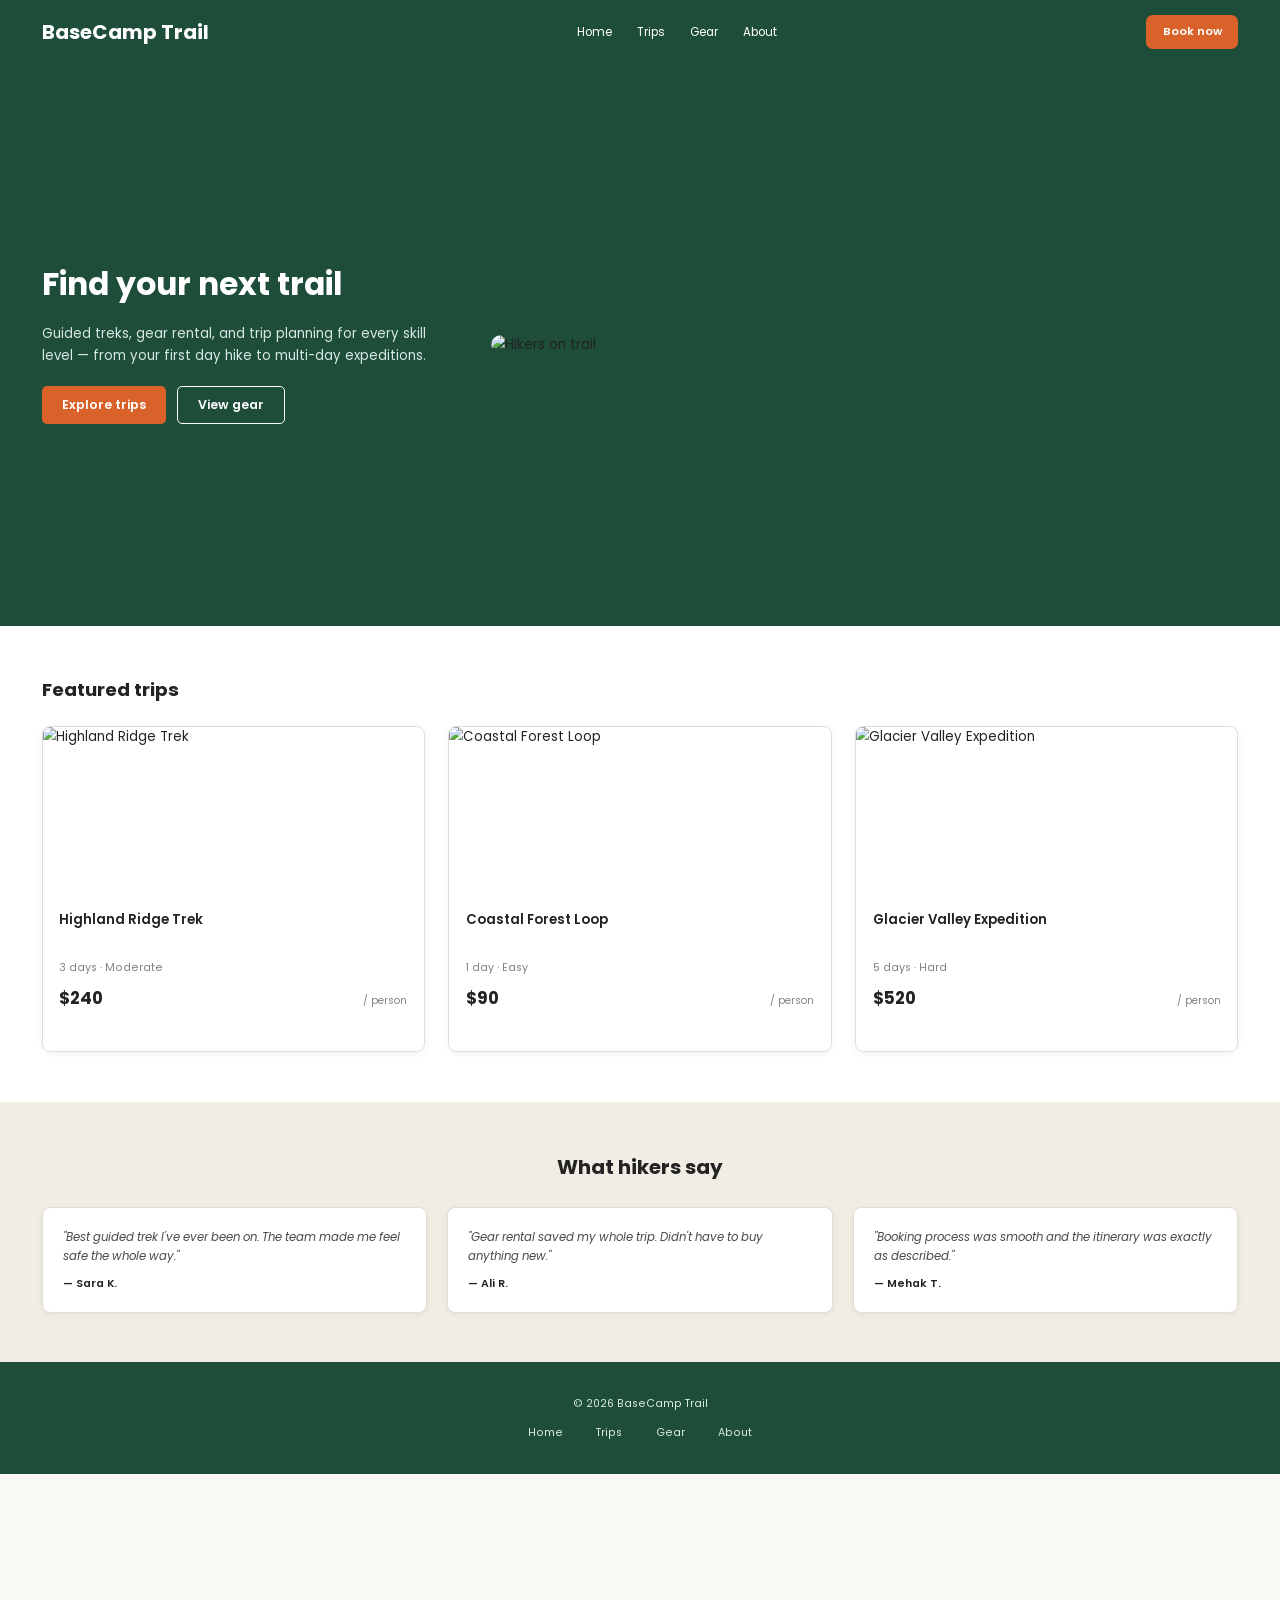
==== index.html @ 158cf9fc "update and completed" ====
<!doctype html>
<html lang="en">
  <head>
    <meta charset="UTF-8" />
    <meta name="viewport" content="width=device-width, initial-scale=1.0" />
    <link rel="stylesheet" href="styling/index.css" />
    <title>Home Page</title>
  </head>
  <body>
    <!-- navbar -->
    <nav class="header">
      <h2>BaseCamp Trail</h2>
      <ul>
        <li><a href="index.html">Home</a></li>
        <li><a href="trips.html">Trips</a></li>
        <li><a href="GearRental.html">Gear</a></li>
        <li><a href="About-Contact.html">About</a></li>
      </ul>
      <button>Book now</button>
    </nav>

    <!-- hero section -->
    <section class="hero">
      <div class="hero-left">
        <h1>Find your next trail</h1>
        <p>
          Guided treks, gear rental, and trip planning for every skill level —
          from your first day hike to multi-day expeditions.
        </p>
        <div>
          <button class="btn-primary">Explore trips</button>
          <button class="btn-outline">View gear</button>
        </div>
      </div>
      <div class="hero-right">
        <img
          src="https://picsum.photos/seed/basecamp-hero/900/600"
          alt="Hikers on trail"
        />
      </div>
    </section>

    <!-- featured trips -->
    <section class="features">
      <h3>Featured trips</h3>
      <div class="cards">
        <div class="features-card">
          <img
            src="https://picsum.photos/seed/basecamp-trip1/600/400"
            alt="Highland Ridge Trek"
          />
          <div class="card-info">
            <h3>Highland Ridge Trek</h3>
            <p>3 days &middot; Moderate</p>
            <div class="price">
              <h3>$240</h3>
              <p>/ person</p>
            </div>
          </div>
        </div>

        <div class="features-card">
          <img
            src="https://picsum.photos/seed/basecamp-trip2/600/400"
            alt="Coastal Forest Loop"
          />
          <div class="card-info">
            <h3>Coastal Forest Loop</h3>
            <p>1 day &middot; Easy</p>
            <div class="price">
              <h3>$90</h3>
              <p>/ person</p>
            </div>
          </div>
        </div>

        <div class="features-card">
          <img
            src="https://picsum.photos/seed/basecamp-trip3/600/400"
            alt="Glacier Valley Expedition"
          />
          <div class="card-info">
            <h3>Glacier Valley Expedition</h3>
            <p>5 days &middot; Hard</p>
            <div class="price">
              <h3>$520</h3>
              <p>/ person</p>
            </div>
          </div>
        </div>
      </div>
    </section>

    <!-- testimonials -->
    <section class="customer-complain">
      <h1>What hikers say</h1>
      <div class="complain">
        <div class="complain-card">
          <p>
            "Best guided trek I've ever been on. The team made me feel safe the
            whole way."
          </p>
          <p>— Sara K.</p>
        </div>
        <div class="complain-card">
          <p>
            "Gear rental saved my whole trip. Didn't have to buy anything new."
          </p>
          <p>— Ali R.</p>
        </div>
        <div class="complain-card">
          <p>
            "Booking process was smooth and the itinerary was exactly as
            described."
          </p>
          <p>— Mehak T.</p>
        </div>
      </div>
    </section>

    <!-- footer -->
    <footer>
      &copy; 2026 BaseCamp Trail
      <ul>
        <li><a href="index.html">Home</a></li>
        <li><a href="trips.html">Trips</a></li>
        <li><a href="GearRental.html">Gear</a></li>
        <li><a href="About-Contact.html">About</a></li>
      </ul>
    </footer>
  </body>
</html>
---- styling/index.css ----
@import url("https://fonts.googleapis.com/css2?family=Poppins:ital,wght@0,400;0,500;0,600;0,700&display=swap");

* {
  margin: 0;
  padding: 0;
  box-sizing: border-box;
  font-family: Poppins;
}

body {
  background-color: #faf8f4;
  color: #232323;
}

/* ── navbar ── */
.header {
  display: flex;
  align-items: center;
  justify-content: space-between;
  background-color: #1e4d3a;
  color: white;
  padding: 18px 50px;
}
.header ul {
  display: flex;
  gap: 30px;
  list-style: none;
}
.header ul li a {
  text-decoration: none;
  color: white;
  font-size: 14px;
}
.header ul li a:hover { color: #d9622b; }
.header button {
  background-color: #d9622b;
  color: white;
  padding: 10px 20px;
  border-radius: 8px;
  border: none;
  cursor: pointer;
  font-weight: 600;
}

/* ── hero ── */
.hero {
  display: flex;
  align-items: center;
  justify-content: space-between;
  gap: 60px;
  background-color: #1e4d3a;
  padding: 60px 50px;
  min-height: 75vh;
}
.hero-left {
  display: flex;
  flex-direction: column;
  gap: 24px;
  max-width: 480px;
}
.hero-left h1 { color: white; font-size: 38px; line-height: 1.2; }
.hero-left p  { color: #d8e8e2; font-size: 16px; line-height: 1.6; }

.hero-left div { display: flex; gap: 14px; }
/* FIX: use classes instead of nth-child for reliable button targeting */
.btn-primary {
  background-color: #d9622b;
  color: white;
  padding: 12px 24px;
  border-radius: 6px;
  border: none;
  font-size: 15px;
  font-weight: 600;
  cursor: pointer;
  transition: background 0.2s;
}
.btn-primary:hover { background: #b94e1e; }
.btn-outline {
  background: transparent;
  color: white;
  padding: 11px 24px;
  border-radius: 6px;
  border: 2px solid white;
  font-size: 15px;
  font-weight: 600;
  cursor: pointer;
}
.btn-outline:hover { background: rgba(255,255,255,0.1); }

.hero-right { flex: 1; }
.hero-right img {
  width: 100%;
  max-height: 380px;
  object-fit: cover;
  border-radius: 12px;
  display: block;
}

/* ── featured trips ── */
.features {
  background-color: white;
  padding: 60px 50px;
}
.features h3 { font-size: 22px; font-weight: 700; color: #232323; margin-bottom: 28px; }

.cards {
  display: grid;
  grid-template-columns: repeat(3, 1fr);
  gap: 28px;
}
.features-card {
  border-radius: 10px;
  overflow: hidden;
  border: 1px solid #e0ddd5;
  box-shadow: 0 2px 8px rgba(0, 0, 0, 0.06);
  transition: box-shadow 0.25s, transform 0.25s;
}
.features-card:hover {
  box-shadow: 0 6px 16px rgba(0, 0, 0, 0.10);
  transform: translateY(-3px);
}
.features-card img {
  width: 100%;
  height: 200px;
  object-fit: cover;
  display: block;
}
.card-info {
  display: flex;
  flex-direction: column;
  gap: 8px;
  padding: 20px;
}
.card-info h3 { font-size: 16px; font-weight: 600; color: #232323; }
.card-info > p  { font-size: 13px; color: #828282; }
.price {
  display: flex;
  justify-content: space-between;
  align-items: baseline;
  margin-top: 4px;
}
.price h3 { font-size: 20px; font-weight: 700; color: #232323; }
.price p  { font-size: 12px; color: #828282; }

/* ── testimonials ── */
.customer-complain {
  background-color: #f1ede4;
  padding: 60px 50px;
}
.customer-complain h1 {
  text-align: center;
  font-size: 24px;
  margin-bottom: 30px;
  color: #232323;
}
.complain {
  display: grid;
  grid-template-columns: repeat(3, 1fr);
  gap: 24px;
}
.complain-card {
  background: white;
  padding: 24px;
  border-radius: 10px;
  border: 1px solid #e0ddd5;
  box-shadow: 0 2px 8px rgba(0, 0, 0, 0.06);
  display: flex;
  flex-direction: column;
  gap: 12px;
}
.complain-card p:first-child { font-size: 14px; font-style: italic; color: #4a4a4a; line-height: 1.6; }
.complain-card p:last-child  { font-size: 13px; font-weight: 600; color: #232323; }

/* ── footer ── */
footer {
  display: flex;
  flex-direction: column;
  align-items: center;
  gap: 16px;
  padding: 40px 50px;
  background-color: #1e4d3a;
  color: #d8e8e2;
  font-size: 13px;
}
footer ul {
  display: flex;
  list-style: none;
  gap: 40px;
}
footer ul li a {
  color: #d8e8e2;
  text-decoration: none;
}
footer ul li a:hover { color: white; }


@media (min-width: 320px){
html{
  zoom: 0.208;
}
}

@media(min-width: 480px){
html{
  zoom: 0.312;
}
}

@media(min-width: 577px){
 html{
  zoom: 0.375 ;
 }
}

@media (min-width: 769px){
  html{
    zoom:0.500;
  }
}
@media (min-width: 1024px) {
  html {
    zoom: 0.666;
  }
}
@media (min-width: 1280px) {
  html {
    zoom: 0.833;
  }
}
@media (min-width: 1920px) {
  html {
    zoom: 1.25;
  }
}
@media (width:1536px){
  html{
    zoom:0;
  }
}
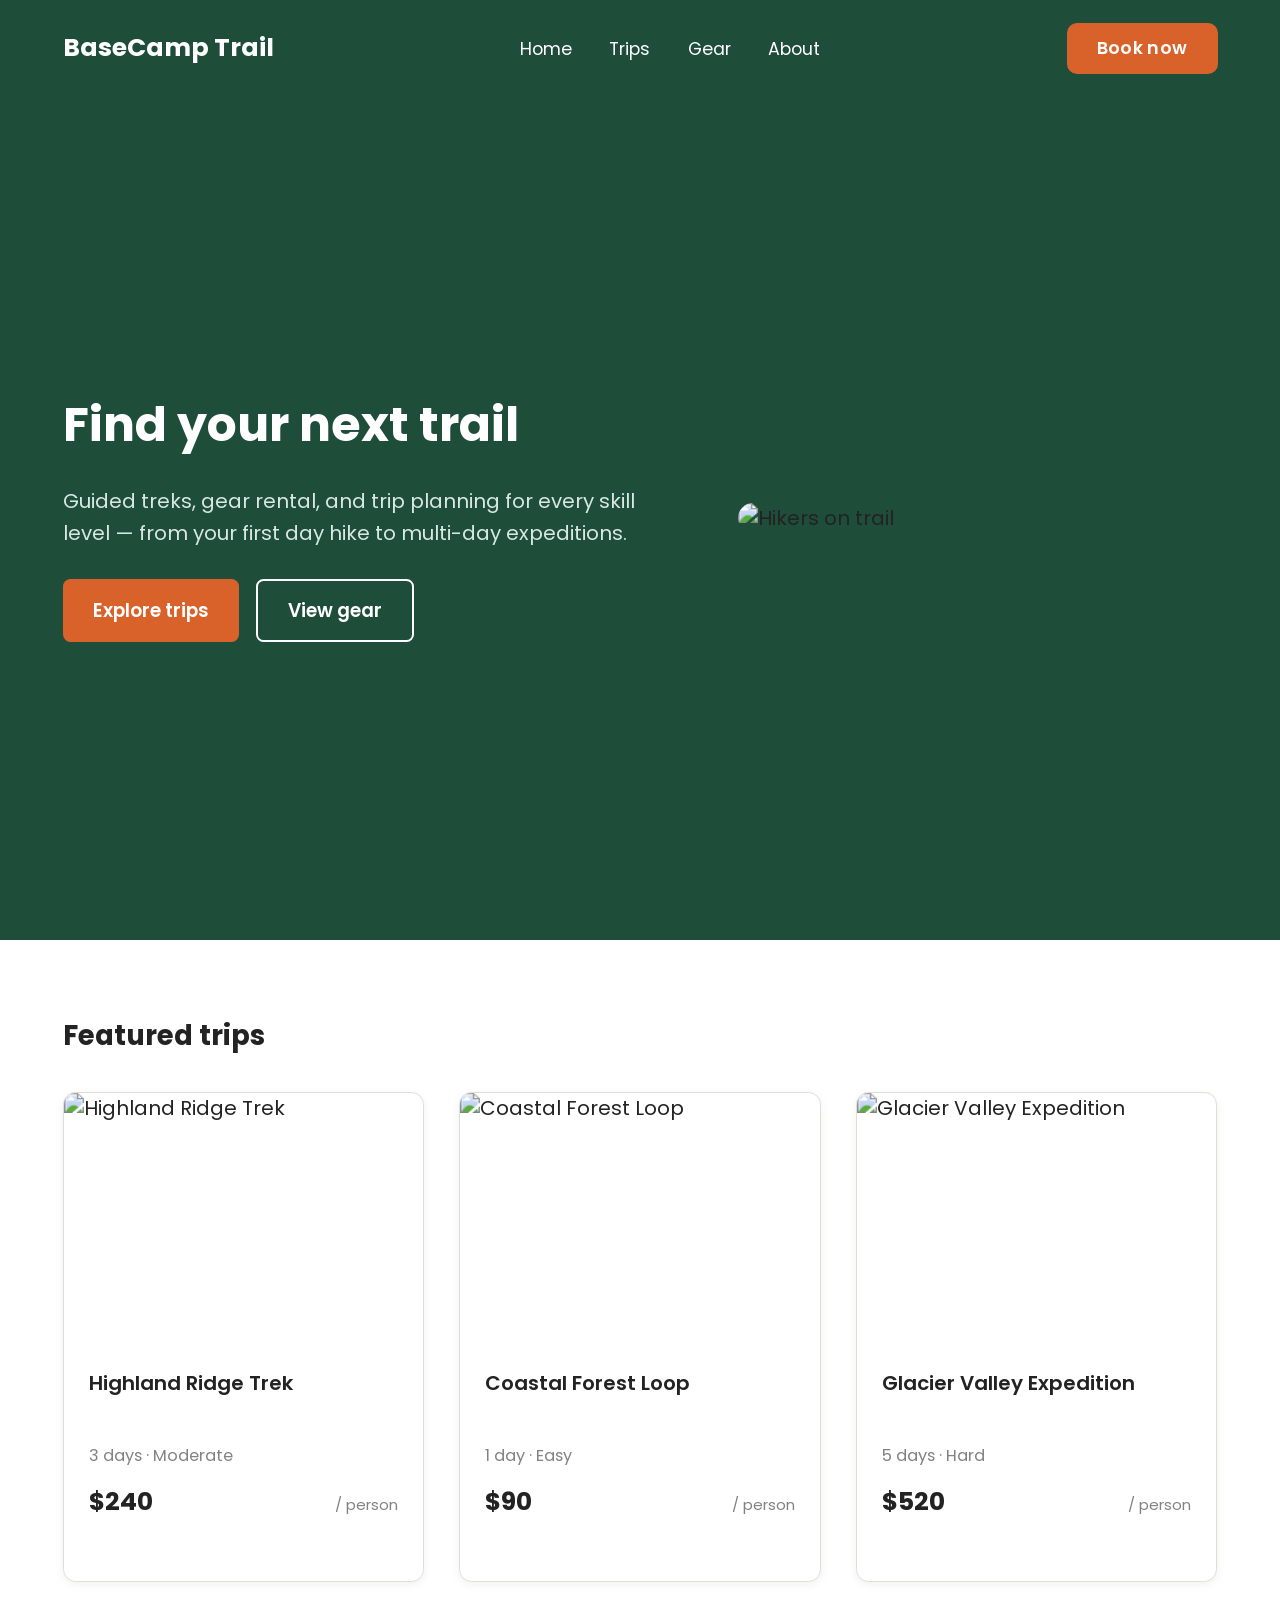
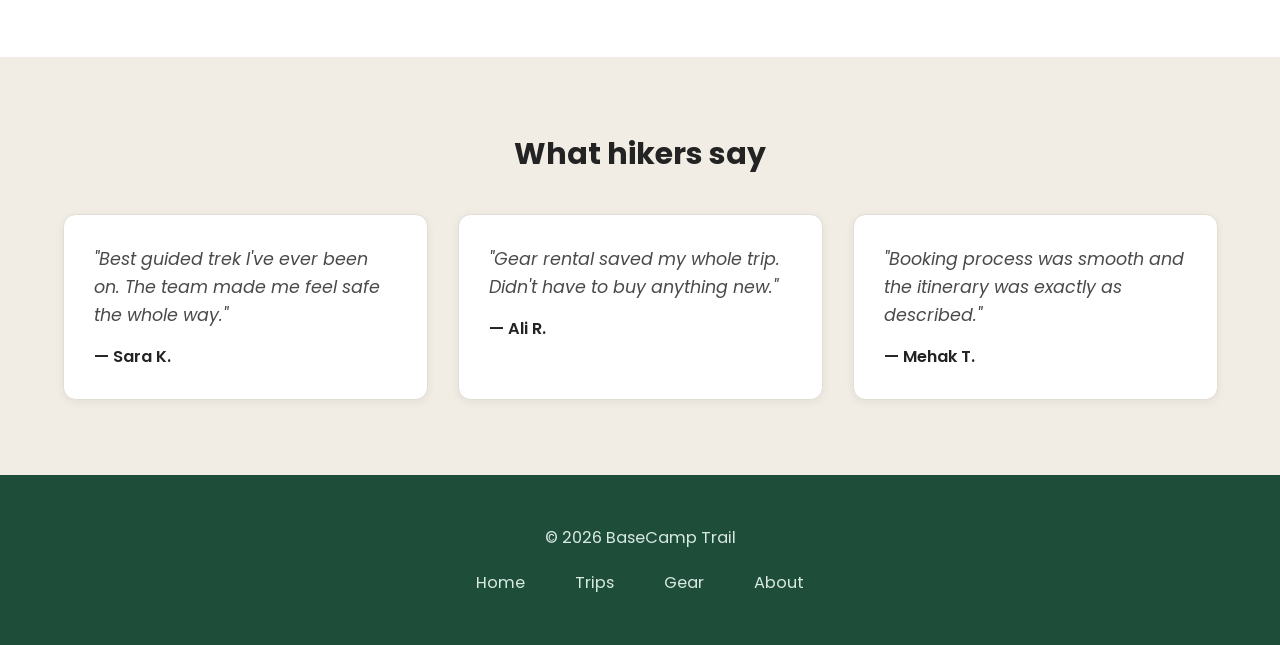
==== commit b1e78fa4: "final updated" ====
--- a/index.html
+++ b/index.html
@@ -3,20 +3,21 @@
   <head>
     <meta charset="UTF-8" />
     <meta name="viewport" content="width=device-width, initial-scale=1.0" />
+    <link rel="stylesheet" href="styling/global.css" />
     <link rel="stylesheet" href="styling/index.css" />
     <title>Home Page</title>
   </head>
   <body>
     <!-- navbar -->
     <nav class="header">
-      <h2>BaseCamp Trail</h2>
+      <h2><a href="index.html" style="text-decoration:none;color:inherit;">BaseCamp Trail</a></h2>
       <ul>
         <li><a href="index.html">Home</a></li>
         <li><a href="trips.html">Trips</a></li>
         <li><a href="GearRental.html">Gear</a></li>
         <li><a href="About-Contact.html">About</a></li>
       </ul>
-      <button>Book now</button>
+      <button onclick="window.location.href='BookingForm.html'">Book now</button>
     </nav>
 
     <!-- hero section -->
@@ -28,8 +29,8 @@
           from your first day hike to multi-day expeditions.
         </p>
         <div>
-          <button class="btn-primary">Explore trips</button>
-          <button class="btn-outline">View gear</button>
+          <button class="btn-primary" onclick="window.location.href='trips.html'">Explore trips</button>
+          <button class="btn-outline" onclick="window.location.href='GearRental.html'">View gear</button>
         </div>
       </div>
       <div class="hero-right">
@@ -44,7 +45,7 @@
     <section class="features">
       <h3>Featured trips</h3>
       <div class="cards">
-        <div class="features-card">
+        <div class="features-card" onclick="window.location.href='tripsDetail.html'" style="cursor:pointer;">
           <img
             src="https://picsum.photos/seed/basecamp-trip1/600/400"
             alt="Highland Ridge Trek"
@@ -59,7 +60,7 @@
           </div>
         </div>
 
-        <div class="features-card">
+        <div class="features-card" onclick="window.location.href='tripsDetail.html'" style="cursor:pointer;">
           <img
             src="https://picsum.photos/seed/basecamp-trip2/600/400"
             alt="Coastal Forest Loop"
@@ -74,7 +75,7 @@
           </div>
         </div>
 
-        <div class="features-card">
+        <div class="features-card" onclick="window.location.href='tripsDetail.html'" style="cursor:pointer;">
           <img
             src="https://picsum.photos/seed/basecamp-trip3/600/400"
             alt="Glacier Valley Expedition"
@@ -119,7 +120,7 @@
     </section>
 
     <!-- footer -->
-    <footer>
+    <footer class="site-footer">
       &copy; 2026 BaseCamp Trail
       <ul>
         <li><a href="index.html">Home</a></li>
--- a/styling/global.css
+++ b/styling/global.css
@@ -0,0 +1,201 @@
+@import url("https://fonts.googleapis.com/css2?family=Poppins:wght@400;500;600;700&display=swap");
+
+* {
+  margin: 0;
+  padding: 0;
+  box-sizing: border-box;
+  font-family: Poppins;
+}
+
+body {
+  background-color: #faf8f4;
+  color: #232323;
+}
+
+/* ════════════════════════════════════
+   GLOBAL NAVBAR (Mobile 320px base)
+   ════════════════════════════════════ */
+.header {
+  display: flex;
+  flex-wrap: wrap;
+  align-items: center;
+  gap: 8px 12px;
+  background-color: #1e4d3a;
+  padding: 12px 16px;
+  color: white;
+}
+.header h2 {
+  font-size: 16px;
+  width: 100%;
+}
+.header ul {
+  display: flex;
+  gap: 12px;
+  list-style: none;
+  flex: 1;
+  flex-wrap: wrap;
+}
+.header ul li a {
+  text-decoration: none;
+  color: white;
+  font-size: 12px;
+}
+.header ul li a:hover {
+  color: #d9622b;
+}
+.header button {
+  background-color: #d9622b;
+  color: white;
+  padding: 8px 14px;
+  border-radius: 8px;
+  border: none;
+  cursor: pointer;
+  font-weight: 600;
+  font-size: 12px;
+  font-family: Poppins;
+  letter-spacing: 0.3px;
+  white-space: nowrap;
+  transition: background 0.2s ease, transform 0.15s ease;
+}
+.header button:hover {
+  background-color: #b94e1e;
+  transform: translateY(-1px);
+}
+.header button:active {
+  transform: translateY(0px);
+}
+
+/* Save Exit button (BookingForm) */
+.save-exit {
+  color: white;
+  text-decoration: none;
+  border: 1.5px solid white;
+  padding: 7px 14px;
+  border-radius: 8px;
+  font-size: 12px;
+  font-weight: 500;
+}
+.save-exit:hover {
+  background: rgba(255, 255, 255, 0.1);
+}
+
+/* ════════════════════════════════════
+   GLOBAL SITE FOOTER (Mobile 320px base)
+   ════════════════════════════════════ */
+.site-footer {
+  display: flex;
+  flex-direction: column;
+  align-items: center;
+  gap: 14px;
+  padding: 28px 16px;
+  background-color: #1e4d3a;
+  color: #d8e8e2;
+  font-size: 12px;
+}
+.site-footer ul {
+  display: flex;
+  list-style: none;
+  flex-wrap: wrap;
+  justify-content: center;
+  gap: 10px 16px;
+}
+.site-footer ul li a {
+  color: #d8e8e2;
+  text-decoration: none;
+}
+.site-footer ul li a:hover {
+  color: white;
+}
+
+/* ════════════════════════════════════
+   MOBILE ZOOM — scale up from 320px base
+   ════════════════════════════════════ */
+@media (min-width: 375px) and (max-width: 1023px) {
+  html { zoom: 1.172; }
+}
+@media (min-width: 390px) and (max-width: 1023px) {
+  html { zoom: 1.219; }
+}
+@media (min-width: 414px) and (max-width: 1023px) {
+  html { zoom: 1.294; }
+}
+@media (min-width: 430px) and (max-width: 1023px) {
+  html { zoom: 1.344; }
+}
+@media (min-width: 480px) and (max-width: 1023px) {
+  html { zoom: 1.5; }
+}
+@media (min-width: 540px) and (max-width: 1023px) {
+  html { zoom: 1.688; }
+}
+@media (min-width: 600px) and (max-width: 1023px) {
+  html { zoom: 1.875; }
+}
+@media (min-width: 768px) and (max-width: 1023px) {
+  html { zoom: 2.4; }
+}
+
+/* ════════════════════════════════════
+   DESKTOP CSS (1024px base)
+   ════════════════════════════════════ */
+@media (min-width: 1024px) {
+  html { zoom: 1; }
+
+  /* global navbar */
+  .header {
+    flex-wrap: nowrap;
+    justify-content: space-between;
+    gap: 0;
+    padding: 18px 50px;
+  }
+  .header h2 {
+    font-size: 20px;
+    width: auto;
+  }
+  .header ul {
+    gap: 30px;
+    flex: unset;
+    flex-wrap: nowrap;
+  }
+  .header ul li a {
+    font-size: 14px;
+  }
+  .header button {
+    padding: 10px 24px;
+    font-size: 14px;
+  }
+  .save-exit {
+    padding: 9px 20px;
+    font-size: 14px;
+  }
+
+  /* global footer */
+  .site-footer {
+    padding: 40px 50px;
+    gap: 16px;
+    font-size: 13px;
+  }
+  .site-footer ul {
+    flex-wrap: nowrap;
+    gap: 40px;
+  }
+}
+
+/* ════════════════════════════════════
+   DESKTOP ZOOM — scale up from 1024px base
+   ════════════════════════════════════ */
+@media (min-width: 1280px) {
+  html { zoom: 1.25; }
+}
+@media (min-width: 1440px) {
+  html { zoom: 1.406; }
+}
+@media (min-width: 1536px) {
+  html { zoom: 1.5; }
+}
+@media (min-width: 1920px) {
+  html { zoom: 1.875; }
+}
+@media (min-width: 2560px) {
+  html { zoom: 2.5; }
+}
--- a/styling/index.css
+++ b/styling/index.css
@@ -1,112 +1,92 @@
-@import url("https://fonts.googleapis.com/css2?family=Poppins:ital,wght@0,400;0,500;0,600;0,700&display=swap");
-
-* {
-  margin: 0;
-  padding: 0;
-  box-sizing: border-box;
-  font-family: Poppins;
-}
-
-body {
-  background-color: #faf8f4;
-  color: #232323;
-}
-
-/* ── navbar ── */
-.header {
-  display: flex;
-  align-items: center;
-  justify-content: space-between;
+/* ════════════════════════════════════
+   HERO SECTION
+   ════════════════════════════════════ */
+.hero {
+  display: flex;
+  flex-direction: column;
+  gap: 20px;
   background-color: #1e4d3a;
+  padding: 28px 16px;
+}
+.hero-left {
+  display: flex;
+  flex-direction: column;
+  gap: 16px;
+}
+.hero-left h1 {
   color: white;
-  padding: 18px 50px;
-}
-.header ul {
-  display: flex;
-  gap: 30px;
-  list-style: none;
-}
-.header ul li a {
-  text-decoration: none;
-  color: white;
-  font-size: 14px;
-}
-.header ul li a:hover { color: #d9622b; }
-.header button {
-  background-color: #d9622b;
-  color: white;
-  padding: 10px 20px;
-  border-radius: 8px;
-  border: none;
-  cursor: pointer;
-  font-weight: 600;
-}
-
-/* ── hero ── */
-.hero {
-  display: flex;
-  align-items: center;
-  justify-content: space-between;
-  gap: 60px;
-  background-color: #1e4d3a;
-  padding: 60px 50px;
-  min-height: 75vh;
-}
-.hero-left {
-  display: flex;
-  flex-direction: column;
-  gap: 24px;
-  max-width: 480px;
-}
-.hero-left h1 { color: white; font-size: 38px; line-height: 1.2; }
-.hero-left p  { color: #d8e8e2; font-size: 16px; line-height: 1.6; }
-
-.hero-left div { display: flex; gap: 14px; }
-/* FIX: use classes instead of nth-child for reliable button targeting */
+  font-size: 22px;
+  line-height: 1.3;
+}
+.hero-left p {
+  color: #d8e8e2;
+  font-size: 13px;
+  line-height: 1.6;
+}
+.hero-left div {
+  display: flex;
+  flex-direction: column;
+  gap: 10px;
+}
 .btn-primary {
   background-color: #d9622b;
   color: white;
-  padding: 12px 24px;
+  padding: 11px 20px;
   border-radius: 6px;
   border: none;
-  font-size: 15px;
+  font-size: 13px;
   font-weight: 600;
   cursor: pointer;
   transition: background 0.2s;
-}
-.btn-primary:hover { background: #b94e1e; }
+  width: 100%;
+  text-align: center;
+}
+.btn-primary:hover {
+  background: #b94e1e;
+}
 .btn-outline {
   background: transparent;
   color: white;
-  padding: 11px 24px;
+  padding: 10px 20px;
   border-radius: 6px;
   border: 2px solid white;
-  font-size: 15px;
+  font-size: 13px;
   font-weight: 600;
   cursor: pointer;
-}
-.btn-outline:hover { background: rgba(255,255,255,0.1); }
-
-.hero-right { flex: 1; }
+  width: 100%;
+  text-align: center;
+}
+.btn-outline:hover {
+  background: rgba(255, 255, 255, 0.1);
+}
+.hero-right {
+  width: 100%;
+}
 .hero-right img {
   width: 100%;
-  max-height: 380px;
+  max-height: 200px;
   object-fit: cover;
-  border-radius: 12px;
+  border-radius: 10px;
   display: block;
 }
 
-/* ── featured trips ── */
+/* ════════════════════════════════════
+   FEATURED TRIPS
+   ════════════════════════════════════ */
 .features {
   background-color: white;
-  padding: 60px 50px;
-}
-.features h3 { font-size: 22px; font-weight: 700; color: #232323; margin-bottom: 28px; }
-
+  padding: 28px 16px;
+}
+.features h3 {
+  font-size: 18px;
+  font-weight: 700;
+  color: #232323;
+  margin-bottom: 16px;
+}
 .cards {
   display: grid;
-  grid-template-columns: repeat(3, 1fr);
-  gap: 28px;
+  grid-template-columns: 1fr;
+  gap: 16px;
 }
 .features-card {
   border-radius: 10px;
@@ -116,124 +96,179 @@
   transition: box-shadow 0.25s, transform 0.25s;
 }
 .features-card:hover {
-  box-shadow: 0 6px 16px rgba(0, 0, 0, 0.10);
+  box-shadow: 0 6px 16px rgba(0, 0, 0, 0.1);
   transform: translateY(-3px);
 }
 .features-card img {
   width: 100%;
-  height: 200px;
+  height: 160px;
   object-fit: cover;
   display: block;
 }
 .card-info {
   display: flex;
   flex-direction: column;
-  gap: 8px;
-  padding: 20px;
-}
-.card-info h3 { font-size: 16px; font-weight: 600; color: #232323; }
-.card-info > p  { font-size: 13px; color: #828282; }
+  gap: 6px;
+  padding: 14px;
+}
+.card-info h3 {
+  font-size: 14px;
+  font-weight: 600;
+  color: #232323;
+}
+.card-info > p {
+  font-size: 12px;
+  color: #828282;
+}
 .price {
   display: flex;
   justify-content: space-between;
   align-items: baseline;
   margin-top: 4px;
 }
-.price h3 { font-size: 20px; font-weight: 700; color: #232323; }
-.price p  { font-size: 12px; color: #828282; }
-
-/* ── testimonials ── */
+.price h3 {
+  font-size: 18px;
+  font-weight: 700;
+  color: #232323;
+}
+.price p {
+  font-size: 11px;
+  color: #828282;
+}
+
+/* ════════════════════════════════════
+   TESTIMONIALS
+   ════════════════════════════════════ */
 .customer-complain {
   background-color: #f1ede4;
-  padding: 60px 50px;
+  padding: 28px 16px;
 }
 .customer-complain h1 {
   text-align: center;
-  font-size: 24px;
-  margin-bottom: 30px;
+  font-size: 18px;
+  margin-bottom: 20px;
   color: #232323;
 }
 .complain {
   display: grid;
-  grid-template-columns: repeat(3, 1fr);
-  gap: 24px;
+  grid-template-columns: 1fr;
+  gap: 14px;
 }
 .complain-card {
   background: white;
-  padding: 24px;
+  padding: 18px;
   border-radius: 10px;
   border: 1px solid #e0ddd5;
   box-shadow: 0 2px 8px rgba(0, 0, 0, 0.06);
   display: flex;
   flex-direction: column;
-  gap: 12px;
-}
-.complain-card p:first-child { font-size: 14px; font-style: italic; color: #4a4a4a; line-height: 1.6; }
-.complain-card p:last-child  { font-size: 13px; font-weight: 600; color: #232323; }
-
-/* ── footer ── */
-footer {
-  display: flex;
-  flex-direction: column;
-  align-items: center;
-  gap: 16px;
-  padding: 40px 50px;
-  background-color: #1e4d3a;
-  color: #d8e8e2;
-  font-size: 13px;
-}
-footer ul {
-  display: flex;
-  list-style: none;
-  gap: 40px;
-}
-footer ul li a {
-  color: #d8e8e2;
-  text-decoration: none;
-}
-footer ul li a:hover { color: white; }
-
-
-@media (min-width: 320px){
-html{
-  zoom: 0.208;
-}
-}
-
-@media(min-width: 480px){
-html{
-  zoom: 0.312;
-}
-}
-
-@media(min-width: 577px){
- html{
-  zoom: 0.375 ;
- }
-}
-
-@media (min-width: 769px){
-  html{
-    zoom:0.500;
-  }
-}
+  gap: 10px;
+}
+.complain-card p:first-child {
+  font-size: 13px;
+  font-style: italic;
+  color: #4a4a4a;
+  line-height: 1.6;
+}
+.complain-card p:last-child {
+  font-size: 12px;
+  font-weight: 600;
+  color: #232323;
+}
+
+/* ════════════════════════════════════
+   DESKTOP CSS (1024px base)
+   ════════════════════════════════════ */
 @media (min-width: 1024px) {
-  html {
-    zoom: 0.666;
-  }
-}
-@media (min-width: 1280px) {
-  html {
-    zoom: 0.833;
-  }
-}
-@media (min-width: 1920px) {
-  html {
-    zoom: 1.25;
-  }
-}
-@media (width:1536px){
-  html{
-    zoom:0;
-  }
-}
+  /* hero: side by side */
+  .hero {
+    flex-direction: row;
+    align-items: center;
+    justify-content: space-between;
+    gap: 60px;
+    padding: 60px 50px;
+    min-height: 75vh;
+  }
+  .hero-left {
+    gap: 24px;
+    max-width: 480px;
+  }
+  .hero-left h1 {
+    font-size: 38px;
+  }
+  .hero-left p {
+    font-size: 16px;
+  }
+  .hero-left div {
+    flex-direction: row;
+    gap: 14px;
+  }
+  .btn-primary,
+  .btn-outline {
+    width: auto;
+    padding: 12px 24px;
+    font-size: 15px;
+  }
+  .hero-right {
+    flex: 1;
+  }
+  .hero-right img {
+    max-height: 380px;
+    border-radius: 12px;
+  }
+
+  /* features: 3 columns */
+  .features {
+    padding: 60px 50px;
+  }
+  .features h3 {
+    font-size: 22px;
+    margin-bottom: 28px;
+  }
+  .cards {
+    grid-template-columns: repeat(3, 1fr);
+    gap: 28px;
+  }
+  .features-card img {
+    height: 200px;
+  }
+  .card-info {
+    padding: 20px;
+    gap: 8px;
+  }
+  .card-info h3 {
+    font-size: 16px;
+  }
+  .card-info > p {
+    font-size: 13px;
+  }
+  .price h3 {
+    font-size: 20px;
+  }
+  .price p {
+    font-size: 12px;
+  }
+
+  /* testimonials: 3 columns */
+  .customer-complain {
+    padding: 60px 50px;
+  }
+  .customer-complain h1 {
+    font-size: 24px;
+    margin-bottom: 30px;
+  }
+  .complain {
+    grid-template-columns: repeat(3, 1fr);
+    gap: 24px;
+  }
+  .complain-card {
+    padding: 24px;
+    gap: 12px;
+  }
+  .complain-card p:first-child {
+    font-size: 14px;
+  }
+  .complain-card p:last-child {
+    font-size: 13px;
+  }
+}
